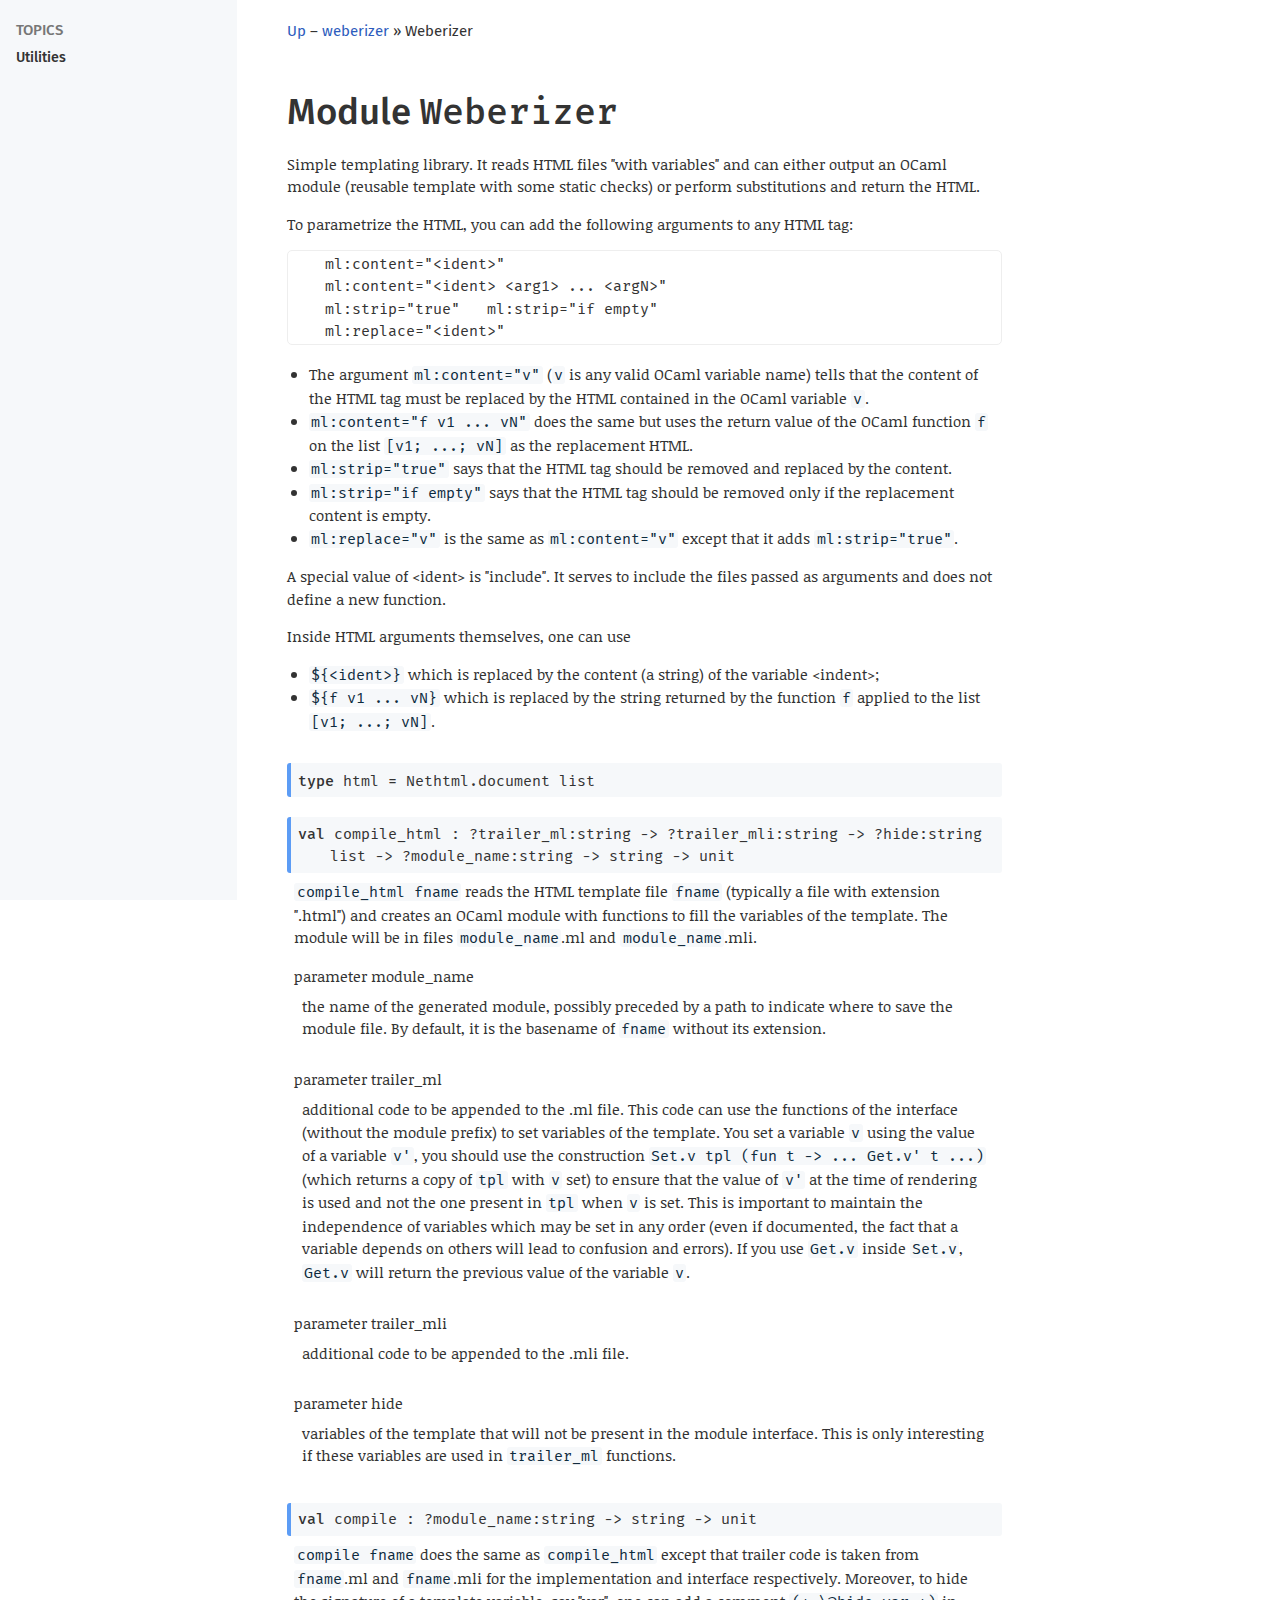
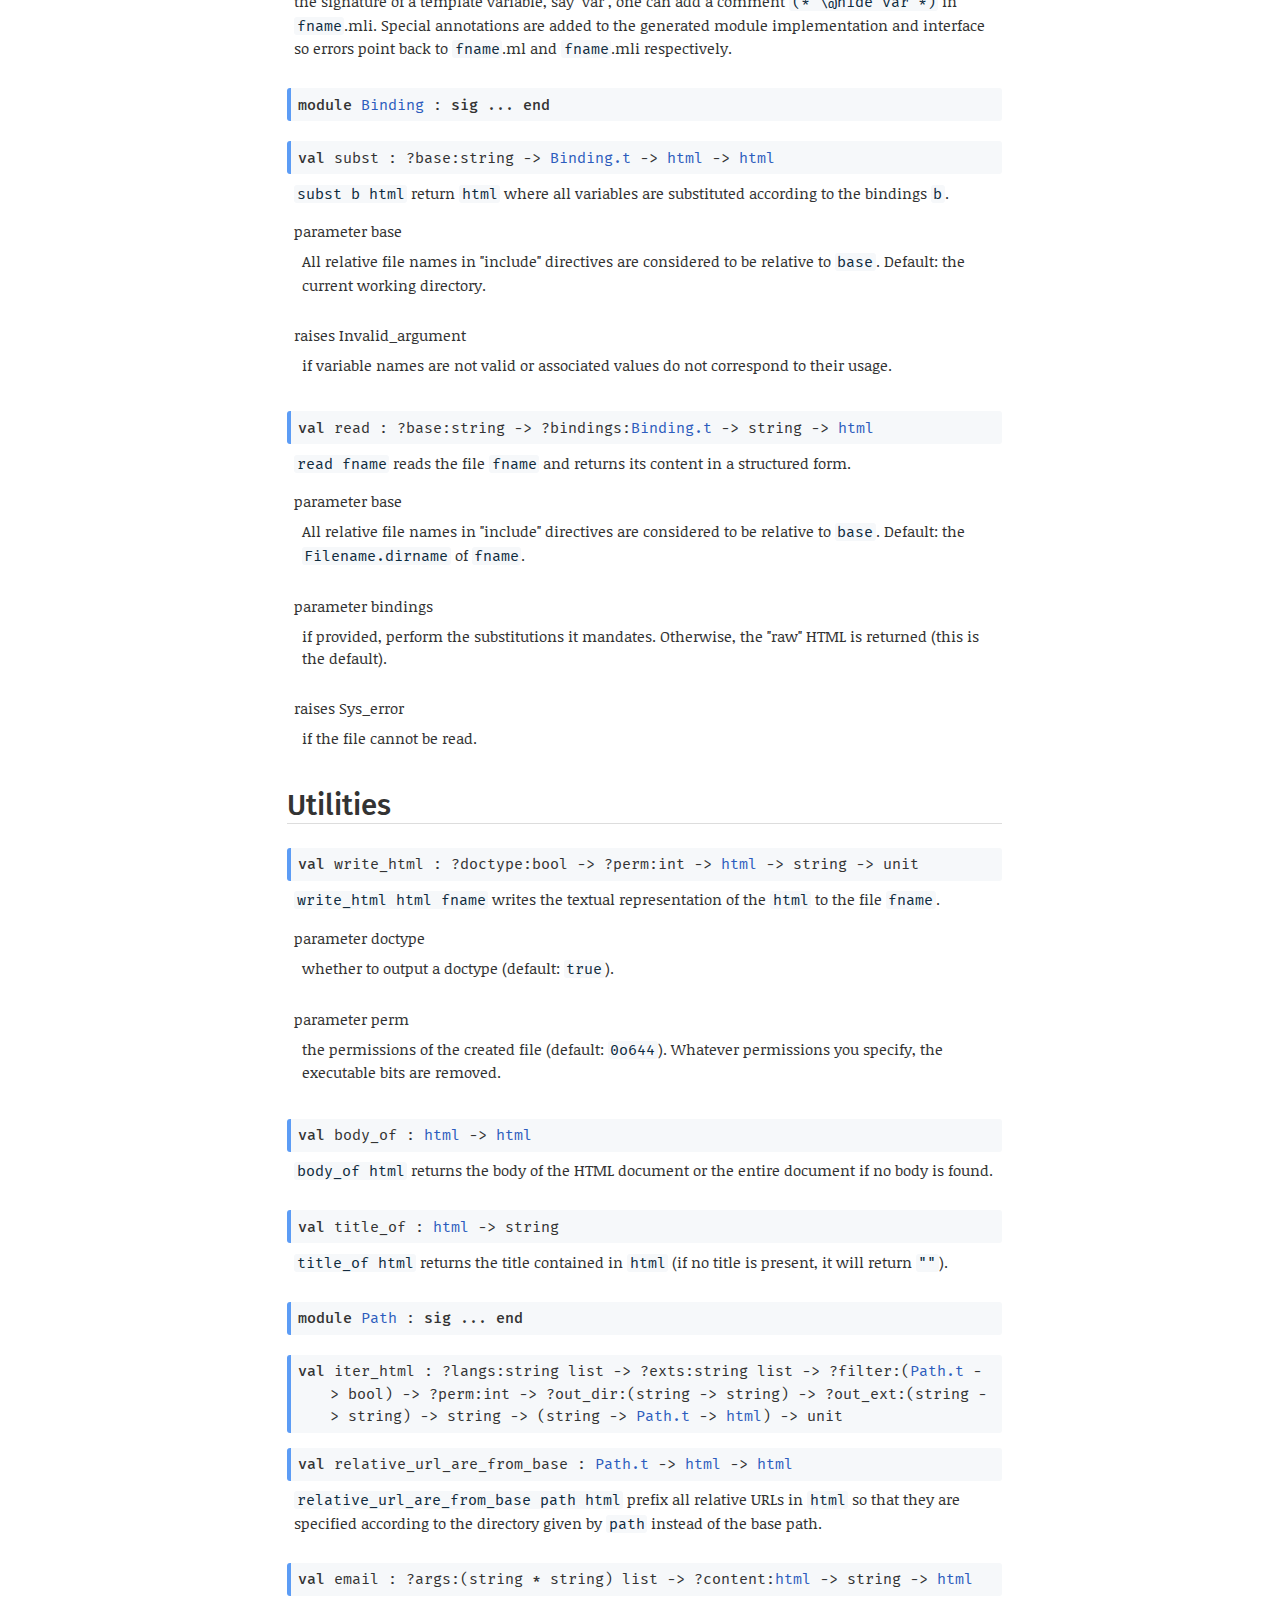
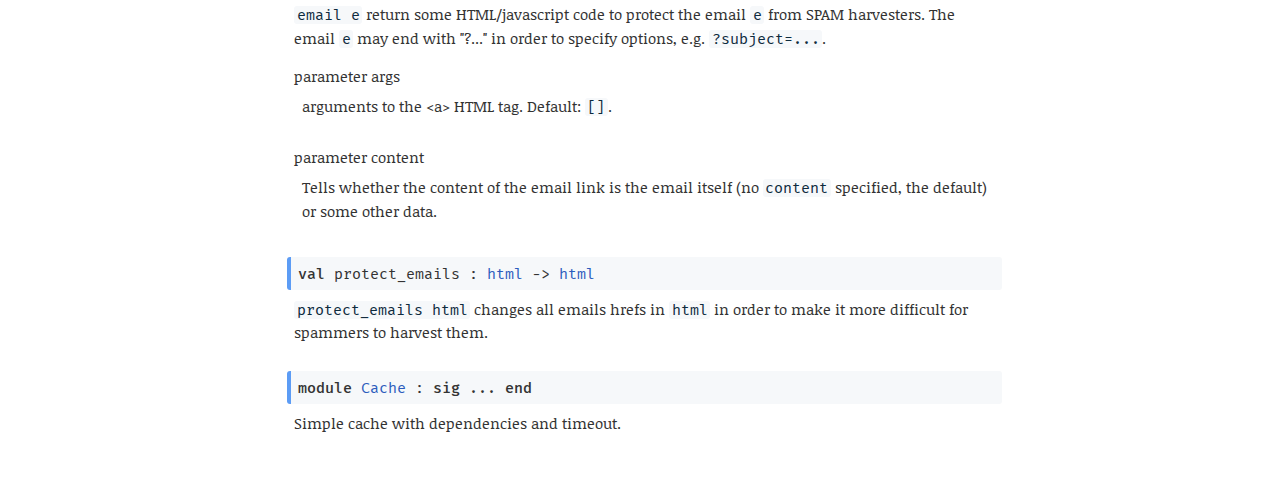
==== doc/weberizer/Weberizer/index.html @ 517d159a "Update weberizer doc to 0.8." ====
<!DOCTYPE html>
<html xmlns="http://www.w3.org/1999/xhtml"><head><title>Weberizer (weberizer.Weberizer)</title><link rel="stylesheet" href="../../odoc.css"/><meta charset="utf-8"/><meta name="viewport" content="width=device-width,initial-scale=1.0"/><script src="../../highlight.pack.js"></script><script>hljs.initHighlightingOnLoad();</script></head><body><div class="content"><header><nav><a href="../index.html">Up</a> – <a href="../index.html">weberizer</a> &#x00BB; Weberizer</nav><h1>Module <code>Weberizer</code></h1><p>Simple templating library. It reads HTML files &quot;with variables&quot; and can either output an OCaml module (reusable template with some static checks) or perform substitutions and return the HTML.</p><p>To parametrize the HTML, you can add the following arguments to any HTML tag:</p><pre>    ml:content=&quot;&lt;ident&gt;&quot;
    ml:content=&quot;&lt;ident&gt; &lt;arg1&gt; ... &lt;argN&gt;&quot;
    ml:strip=&quot;true&quot;   ml:strip=&quot;if empty&quot;
    ml:replace=&quot;&lt;ident&gt;&quot;					    </pre><ul><li>The argument <code>ml:content=&quot;v&quot;</code> (<code>v</code> is any valid OCaml variable name) tells that the content of the HTML tag must be replaced by the HTML contained in the OCaml variable <code>v</code>.</li><li><code>ml:content=&quot;f v1 ... vN&quot;</code> does the same but uses the return value of the OCaml function <code>f</code> on the list <code>[v1; ...; vN]</code> as the replacement HTML.</li><li><code>ml:strip=&quot;true&quot;</code> says that the HTML tag should be removed and replaced by the content.</li><li><code>ml:strip=&quot;if empty&quot;</code> says that the HTML tag should be removed only if the replacement content is empty.</li><li><code>ml:replace=&quot;v&quot;</code> is the same as <code>ml:content=&quot;v&quot;</code> except that it adds <code>ml:strip=&quot;true&quot;</code>.</li></ul><p>A special value of &lt;ident&gt; is &quot;include&quot;. It serves to include the files passed as arguments and does not define a new function.</p><p>Inside HTML arguments themselves, one can use</p><ul><li><code>${&lt;ident&gt;}</code> which is replaced by the content (a string) of the variable &lt;indent&gt;;</li><li><code>${f v1 ... vN}</code> which is replaced by the string returned by the function <code>f</code> applied to the list <code>[v1; ...; vN]</code>.</li></ul><nav class="toc"><ul><li><a href="#utilities">Utilities</a></li></ul></nav></header><dl><dt class="spec type" id="type-html"><a href="#type-html" class="anchor"></a><code><span class="keyword">type </span>html</code><code><span class="keyword"> = </span>Nethtml.document list</code></dt></dl><dl><dt class="spec value" id="val-compile_html"><a href="#val-compile_html" class="anchor"></a><code><span class="keyword">val </span>compile_html : ?&#8288;trailer_ml:string <span>&#45;&gt;</span> ?&#8288;trailer_mli:string <span>&#45;&gt;</span> ?&#8288;hide:string list <span>&#45;&gt;</span> ?&#8288;module_name:string <span>&#45;&gt;</span> string <span>&#45;&gt;</span> unit</code></dt><dd><p><code>compile_html fname</code> reads the HTML template file <code>fname</code> (typically a file with extension &quot;.html&quot;) and creates an OCaml module with functions to fill the variables of the template. The module will be in files <code>module_name</code>.ml and <code>module_name</code>.mli.</p><dl><dt>parameter module_name</dt><dd><p>the name of the generated module, possibly preceded by a path to indicate where to save the module file. By default, it is the basename of <code>fname</code> without its extension.</p></dd></dl><dl><dt>parameter trailer_ml</dt><dd><p>additional code to be appended to the .ml file. This code can use the functions of the interface (without the module prefix) to set variables of the template. You set a variable <code>v</code> using the value of a variable <code>v'</code>, you should use the construction <code>Set.v tpl (fun t -&gt; ... Get.v' t ...)</code> (which returns a copy of <code>tpl</code> with <code>v</code> set) to ensure that the value of <code>v'</code> at the time of rendering is used and not the one present in <code>tpl</code> when <code>v</code> is set. This is important to maintain the independence of variables which may be set in any order (even if documented, the fact that a variable depends on others will lead to confusion and errors). If you use <code>Get.v</code> inside <code>Set.v</code>, <code>Get.v</code> will return the previous value of the variable <code>v</code>.</p></dd></dl><dl><dt>parameter trailer_mli</dt><dd><p>additional code to be appended to the .mli file.</p></dd></dl><dl><dt>parameter hide</dt><dd><p>variables of the template that will not be present in the module interface. This is only interesting if these variables are used in <code>trailer_ml</code> functions.</p></dd></dl></dd></dl><dl><dt class="spec value" id="val-compile"><a href="#val-compile" class="anchor"></a><code><span class="keyword">val </span>compile : ?&#8288;module_name:string <span>&#45;&gt;</span> string <span>&#45;&gt;</span> unit</code></dt><dd><p><code>compile fname</code> does the same as <code>compile_html</code> except that trailer code is taken from <code>fname</code>.ml and <code>fname</code>.mli for the implementation and interface respectively. Moreover, to hide the signature of a template variable, say &quot;var&quot;, one can add a comment <code>(* \@hide var *)</code> in <code>fname</code>.mli. Special annotations are added to the generated module implementation and interface so errors point back to <code>fname</code>.ml and <code>fname</code>.mli respectively.</p></dd></dl><div class="spec module" id="module-Binding"><a href="#module-Binding" class="anchor"></a><code><span class="keyword">module </span><a href="Binding/index.html">Binding</a> : <span class="keyword">sig</span> ... <span class="keyword">end</span></code></div><dl><dt class="spec value" id="val-subst"><a href="#val-subst" class="anchor"></a><code><span class="keyword">val </span>subst : ?&#8288;base:string <span>&#45;&gt;</span> <a href="Binding/index.html#type-t">Binding.t</a> <span>&#45;&gt;</span> <a href="index.html#type-html">html</a> <span>&#45;&gt;</span> <a href="index.html#type-html">html</a></code></dt><dd><p><code>subst b html</code> return <code>html</code> where all variables are substituted according to the bindings <code>b</code>.</p><dl><dt>parameter base</dt><dd><p>All relative file names in &quot;include&quot; directives are considered to be relative to <code>base</code>. Default: the current working directory.</p></dd></dl><dl><dt>raises Invalid_argument</dt><dd><p>if variable names are not valid or associated values do not correspond to their usage.</p></dd></dl></dd></dl><dl><dt class="spec value" id="val-read"><a href="#val-read" class="anchor"></a><code><span class="keyword">val </span>read : ?&#8288;base:string <span>&#45;&gt;</span> ?&#8288;bindings:<a href="Binding/index.html#type-t">Binding.t</a> <span>&#45;&gt;</span> string <span>&#45;&gt;</span> <a href="index.html#type-html">html</a></code></dt><dd><p><code>read fname</code> reads the file <code>fname</code> and returns its content in a structured form.</p><dl><dt>parameter base</dt><dd><p>All relative file names in &quot;include&quot; directives are considered to be relative to <code>base</code>. Default: the <code>Filename.dirname</code> of <code>fname</code>.</p></dd></dl><dl><dt>parameter bindings</dt><dd><p>if provided, perform the substitutions it mandates. Otherwise, the &quot;raw&quot; HTML is returned (this is the default).</p></dd></dl><dl><dt>raises Sys_error</dt><dd><p>if the file cannot be read.</p></dd></dl></dd></dl><section><header><h2 id="utilities"><a href="#utilities" class="anchor"></a>Utilities</h2></header><dl><dt class="spec value" id="val-write_html"><a href="#val-write_html" class="anchor"></a><code><span class="keyword">val </span>write_html : ?&#8288;doctype:bool <span>&#45;&gt;</span> ?&#8288;perm:int <span>&#45;&gt;</span> <a href="index.html#type-html">html</a> <span>&#45;&gt;</span> string <span>&#45;&gt;</span> unit</code></dt><dd><p><code>write_html html fname</code> writes the textual representation of the <code>html</code> to the file <code>fname</code>.</p><dl><dt>parameter doctype</dt><dd><p>whether to output a doctype (default: <code>true</code>).</p></dd></dl><dl><dt>parameter perm</dt><dd><p>the permissions of the created file (default: <code>0o644</code>). Whatever permissions you specify, the executable bits are removed.</p></dd></dl></dd></dl><dl><dt class="spec value" id="val-body_of"><a href="#val-body_of" class="anchor"></a><code><span class="keyword">val </span>body_of : <a href="index.html#type-html">html</a> <span>&#45;&gt;</span> <a href="index.html#type-html">html</a></code></dt><dd><p><code>body_of html</code> returns the body of the HTML document or the entire document if no body is found.</p></dd></dl><dl><dt class="spec value" id="val-title_of"><a href="#val-title_of" class="anchor"></a><code><span class="keyword">val </span>title_of : <a href="index.html#type-html">html</a> <span>&#45;&gt;</span> string</code></dt><dd><p><code>title_of html</code> returns the title contained in <code>html</code> (if no title is present, it will return <code>&quot;&quot;</code>).</p></dd></dl><div class="spec module" id="module-Path"><a href="#module-Path" class="anchor"></a><code><span class="keyword">module </span><a href="Path/index.html">Path</a> : <span class="keyword">sig</span> ... <span class="keyword">end</span></code></div><dl><dt class="spec value" id="val-iter_html"><a href="#val-iter_html" class="anchor"></a><code><span class="keyword">val </span>iter_html : ?&#8288;langs:string list <span>&#45;&gt;</span> ?&#8288;exts:string list <span>&#45;&gt;</span> ?&#8288;filter:(<a href="Path/index.html#type-t">Path.t</a> <span>&#45;&gt;</span> bool) <span>&#45;&gt;</span> ?&#8288;perm:int <span>&#45;&gt;</span> ?&#8288;out_dir:(string <span>&#45;&gt;</span> string) <span>&#45;&gt;</span> ?&#8288;out_ext:(string <span>&#45;&gt;</span> string) <span>&#45;&gt;</span> string <span>&#45;&gt;</span> (string <span>&#45;&gt;</span> <a href="Path/index.html#type-t">Path.t</a> <span>&#45;&gt;</span> <a href="index.html#type-html">html</a>) <span>&#45;&gt;</span> unit</code></dt><dt class="spec value" id="val-relative_url_are_from_base"><a href="#val-relative_url_are_from_base" class="anchor"></a><code><span class="keyword">val </span>relative_url_are_from_base : <a href="Path/index.html#type-t">Path.t</a> <span>&#45;&gt;</span> <a href="index.html#type-html">html</a> <span>&#45;&gt;</span> <a href="index.html#type-html">html</a></code></dt><dd><p><code>relative_url_are_from_base path html</code> prefix all relative URLs in <code>html</code> so that they are specified according to the directory given by <code>path</code> instead of the base path.</p></dd></dl><dl><dt class="spec value" id="val-email"><a href="#val-email" class="anchor"></a><code><span class="keyword">val </span>email : ?&#8288;args:(string<span class="keyword"> * </span>string) list <span>&#45;&gt;</span> ?&#8288;content:<a href="index.html#type-html">html</a> <span>&#45;&gt;</span> string <span>&#45;&gt;</span> <a href="index.html#type-html">html</a></code></dt><dd><p><code>email e</code> return some HTML/javascript code to protect the email <code>e</code> from SPAM harvesters. The email <code>e</code> may end with &quot;?...&quot; in order to specify options, e.g. <code>?subject=...</code>.</p><dl><dt>parameter args</dt><dd><p>arguments to the &lt;a&gt; HTML tag. Default: <code>[]</code>.</p></dd></dl><dl><dt>parameter content</dt><dd><p>Tells whether the content of the email link is the email itself (no <code>content</code> specified, the default) or some other data.</p></dd></dl></dd></dl><dl><dt class="spec value" id="val-protect_emails"><a href="#val-protect_emails" class="anchor"></a><code><span class="keyword">val </span>protect_emails : <a href="index.html#type-html">html</a> <span>&#45;&gt;</span> <a href="index.html#type-html">html</a></code></dt><dd><p><code>protect_emails html</code> changes all emails hrefs in <code>html</code> in order to make it more difficult for spammers to harvest them.</p></dd></dl><dl><dt class="spec module" id="module-Cache"><a href="#module-Cache" class="anchor"></a><code><span class="keyword">module </span><a href="Cache/index.html">Cache</a> : <span class="keyword">sig</span> ... <span class="keyword">end</span></code></dt><dd><p>Simple cache with dependencies and timeout.</p></dd></dl></section></div></body></html>
---- doc/odoc.css ----
@charset "UTF-8";
/* Copyright (c) 2016 Daniel C. Bünzli. All rights reserved.
   Distributed under the ISC license, see terms at the end of the file.
   odoc 1.3.0 */

/* Fonts */
@import url('https://fonts.googleapis.com/css?family=Fira+Mono:400,500');
@import url('https://fonts.googleapis.com/css?family=Noticia+Text:400,400i,700');
@import url('https://fonts.googleapis.com/css?family=Fira+Sans:400,400i,500,500i,600,600i,700,700i');


/* Reset a few things. */

html, body, div, span, applet, object, iframe, h1, h2, h3, h4, h5, h6, p, blockquote, pre, a, abbr, acronym, address, big, cite, code, del, dfn, em, img, ins, kbd, q, s, samp, small, strike, strong, sub, sup, tt, var, b, u, i, center, dl, dt, dd, ol, ul, li, fieldset, form, label, legend, table, caption, tbody, tfoot, thead, tr, th, td, article, aside, canvas, details, embed, figure, figcaption, footer, header, hgroup, menu, nav, output, ruby, section, summary, time, mark, audio, video {
  margin: 0;
  padding: 0;
  border: 0;
  font-size: inherit;
  font: inherit;
  line-height: inherit;
  vertical-align: baseline;
  text-align: inherit;
  color: inherit;
  background: transparent;
}

table {
  border-collapse: collapse;
  border-spacing: 0;
}

*, *:before, *:after {
  box-sizing: border-box;
}

html {
  font-size: 15px;
}

body {
  font-family: "Fira Sans", Helvetica, Arial, sans-serif;
  text-align: left;
  color: #333;
  background: #FFFFFF;
}

.content {
  max-width: 90ex;
  margin-left: calc(10vw + 20ex);
  margin-right: 4ex;
  margin-top: 20px;
  margin-bottom: 50px;
  font-family: "Noticia Text", Georgia, serif;
  line-height: 1.5;
}

.content>header {
  margin-bottom: 30px;
}

.content>header nav {
  font-family: "Fira Sans", Helvetica, Arial, sans-serif;
}

/* Basic markup elements */

b, strong {
  font-weight: 500;
}

i, em {
  font-style: italic;
}

sup {
  vertical-align: super;
}

sub {
  vertical-align: sub;
}

sup, sub {
  font-size: 12px;
  line-height: 0;
  margin-left: 0.2ex;
}

pre {
  margin-top: 0.8em;
  margin-bottom: 1.2em;
}

p, ul, ol {
  margin-top: 0.5em;
  margin-bottom: 1em;
}
ul, ol {
  list-style-position: outside
}

ul>li {
  margin-left: 22px;
}

ol>li {
  margin-left: 27.2px;
}

li>*:first-child {
  margin-top: 0
}

/* Text alignements, this should be forbidden. */

.left {
  text-align: left;
}

.right {
  text-align: right;
}

.center {
  text-align: center;
}

/* Links and anchors */

a {
  text-decoration: none;
  color: #2C5CBD;
}

a:hover {
  box-shadow: 0 1px 0 0 #2C5CBD;
}

/* Linked highlight */
*:target {
  background-color: rgba(187,239,253,0.3) !important;
  box-shadow: 0 0px 0 1px rgba(187,239,253,0.8) !important;
  border-radius: 1px;
}

*:hover>a.anchor {
  visibility: visible;
}

a.anchor:before {
  content: "#"
}

a.anchor:hover {
  box-shadow: none;
  text-decoration: none;
  color: #555;
}

a.anchor {
  visibility: hidden;
  position: absolute;
  /* top: 0px; */
  /* margin-left: -3ex; */
  margin-left: -1.3em;
  font-weight: normal;
  font-style: normal;
  padding-right: 0.4em;
  padding-left: 0.4em;
  /* To remain selectable */
  color: #d5d5d5;
}

.spec > a.anchor {
  margin-left: -2.3em;
  padding-right: 0.9em;
}

.xref-unresolved {
  color: #2C5CBD;
}
.xref-unresolved:hover {
  box-shadow: 0 1px 0 0 #CC6666;
}

/* Section and document divisions.
   Until at least 4.03 many of the modules of the stdlib start at .h7,
   we restart the sequence there like h2  */

h1, h2, h3, h4, h5, h6, .h7, .h8, .h9, .h10 {
  font-family: "Fira Sans", Helvetica, Arial, sans-serif;
  font-weight: 400;
  margin: 0.5em 0 0.5em 0;
  padding-top: 0.1em;
  line-height: 1.2;
  overflow-wrap: break-word;
}

h1 {
  font-weight: 500;
  font-size: 2.441em;
  margin-top: 1.214em;
}

h2 {
  font-weight: 500;
  font-size: 1.953em;
  box-shadow: 0 1px 0 0 #ddd;
}

h3 {
  font-size: 1.563em;
}

h4 {
  font-size: 1.25em;
}

small, .font_small {
  font-size: 0.8em;
}

h1 code, h1 tt {
  font-size: inherit;
  font-weight: inherit;
}

h2 code, h2 tt {
  font-size: inherit;
  font-weight: inherit;
}

h3 code, h3 tt {
  font-size: inherit;
  font-weight: inherit;
}

h4 code, h4 tt {
  font-size: inherit;
  font-weight: inherit;
}

/* Preformatted and code */

tt, code, pre {
  font-family: "Fira Code", "Fira Mono", courier;
  font-weight: 400;
}

pre {
  padding: 0.1em;
  border: 1px solid #eee;
  border-radius: 5px;
  overflow-x: auto;
}

p code, li code {
  background-color: #f6f8fa;
  color: #0d2b3e;
  border-radius: 3px;
  padding: 0 0.3ex;
}

p a > code {
  color: #2C5CBD;
}

/* Code blocks (e.g. Examples) */

pre code {
  font-size: 0.893rem;
}

/* Code lexemes */

.keyword {
  font-weight: 700;
}

/* Module member specification */

.spec:not(.include), .spec.include details summary {
  background-color: #f6f8fa;
  border-radius: 3px;
  border-left: 4px solid #5c9cf5;
  border-right: 5px solid transparent;
  padding: 0.35em 0.5em;
}

.spec.include details summary:hover {
  background-color: #ebeff2;
}

dl, div.spec, .doc, aside {
  margin-bottom: 20px;
}

/* Indent the second line in multiline spec definitions. */
.spec:not(.type) > code {
  display: block;
  padding-left: 4ex;
  text-indent: -4ex;
}

.spec.exception > code {
  display: inline-block;
}

dl > dd {
  padding: 0.5em;
}

dd> :first-child {
  margin-top: 0;
}

dl:last-child, dd> :last-child, aside:last-child, article:last-child {
  margin-bottom: 0;
}

dt+dt {
  margin-top: 15px;
}

section+section, section > header + dl {
  margin-top: 25px;
}

.spec.type .variant {
  margin-left: 2ch;
}
.spec.type .variant p {
  margin: 0;
  font-style: italic;
}

div.def {
  margin-top: 0;
  text-indent: -2ex;
  padding-left: 2ex;
}

div.def+div.doc {
  margin-left: 1ex;
  margin-top: 2.5px
}

div.doc>*:first-child {
  margin-top: 0;
}

/* The elements other than heading should be wrapped in <aside> elements. */
/* heading, body>p, body>ul, body>ol, h3, h4, body>pre { */
/*   margin-bottom: 30px; */
/* } */

/* Collapsible inlined include and module */

.spec.include details {
  position: relative;
}

.spec.include details:after {
  z-index: -100;
  display: block;
  content: " ";
  position: absolute;
  border-radius: 0 1ex 1ex 0;
  right: -20px;
  top: 1px;
  bottom: 1px;
  width: 15px;
  background: rgba(0, 4, 15, 0.05);
  box-shadow: 0 0px 0 1px rgba(204, 204, 204, 0.53);
}

.spec.include details summary {
  position: relative;
  margin-bottom: 20px;
  cursor: pointer;
  outline: none;
}

/* FIXME: Does not work in Firefox. */
details summary::-webkit-details-marker {
  color: #888;
  transform: scaleX(-1);
  position: absolute;
  top: calc(50% - 5px);
  height: 11px;
  right: -29px;
}

/* Records and variants FIXME */

div.def table {
  text-indent: 0em;
  padding: 0;
  margin-left: -2ex;
}

td.def {
  padding-right: 2ex
}

.record td.def {
  padding-left: 2ex;
}

td.doc *:first-child {
  margin-top: 0em
}

/* @ tags */

ul.at-tag {
  list-style-type: none;
  margin-left: 0;
  padding: 0;
}

ul.at-tag li {
  margin-left: 0;
  padding: 0;
}

ul.at-tag li p:first-child {
  margin-top: 0
}

/* FIXME remove */

span.at-tag {
  font-weight: bold
}

.at-tag.deprecated {
  font-weight: normal;
  color: crimson
}

.at-tag.raise {
  font-weight: bold;
}

/* FIXME random other things to review. */

.heading {
  margin-top: 10px;
  border-top: solid;
  border-width: 1px;
  border-color: #DDD;
  text-align: right;
  font-weight: normal;
  font-style: italic;
}

.heading+.sig {
  margin-top: -20px;
}

.heading+.parameters {
  margin-top: -20px;
}

/* Odig package index */

.by-name ol, .by-tag ol, .errors ol {
  list-style-type: none;
  margin-left: 0;
}

.by-name ol ol, .by-tag ol ol {
  margin-top: 0;
  margin-bottom: 0
}

.by-name li, .by-tag li, .errors li {
  margin-left: 0;
}

.by-name .version {
  font-size: 10px;
  color: #AAA
}

.by-name nav {
  margin-bottom: 10px
}

.by-name nav a {
  text-transform: uppercase;
  font-size: 18px;
  margin-right: 1ex;
  color: #222;
  display: inline-block;
}

.by-tag nav a {
  margin-right: 1ex;
  color: #222;
  display: inline-block;
}

.by-tag>ol>li {
  margin-top: 10px;
}

.by-tag>ol>li>span, .by-tag>ol>li>ol, .by-tag>ol>li>ol>li {
  display: inline-block;
  margin-right: 1ex;
}

/* Odig package page */

.package nav {
  display: inline;
  font-size: 14px;
  font-weight: normal;
}

.package .version {
  font-size: 14px;
}

h1+.modules, h1+.sel {
  margin-top: 10px
}

.sel {
  font-weight: normal;
  font-style: italic;
  font-size: 14px;
  margin-top: 20px;
}

.sel+.modules {
  margin-top: 10px;
  margin-bottom: 20px;
  margin-left: 1ex;
}

.modules {
  margin: 0;
}

.modules .module {
  min-width: 8ex;
  padding-right: 2ex
}

.package.info {
  margin: 0;
}

.package.info td:first-child {
  font-style: italic;
  padding-right: 2ex;
}

.package.info ul {
  list-style-type: none;
  display: inline;
  margin: 0;
}

.package.info li {
  display: inline-block;
  margin: 0;
  margin-right: 1ex;
}

#info-authors li, #info-maintainers li {
  display: block;
}

/* Sidebar and TOC */

.toc:before {
  display: block;
  content: "Topics";
  text-transform: uppercase;
  font-size: 1em;
  margin: 1.414em 0 0.5em;
  font-weight: 500;
  color: #777;
  line-height: 1.2;
}

.toc {
  position: fixed;
  top: 0px;
  bottom: 0px;
  left: 0px;
  max-width: 30ex;
  min-width: 26ex;
  width: 20%;
  background: #f6f8fa;
  overflow: auto;
  color: #1F2D3D;
  padding-left: 2ex;
  padding-right: 2ex;
}

.toc ul li a {
  font-family: "Fira Sans", sans-serif;
  font-size: 0.95em;
  color: #333;
  font-weight: 400;
  line-height: 1.6em;
  display: block;
}

.toc ul li a:hover {
  box-shadow: none;
  text-decoration: underline;
}

/* First level titles */

.toc>ul>li>a {
  font-weight: 500;
}

.toc li ul {
  margin: 0px;
}

.toc ul {
  list-style-type: none;
}

.toc ul li {
  margin: 0;
}
.toc>ul>li {
  margin-bottom: 0.3em;
}

.toc ul li li {
  border-left: 1px solid #ccc;
  margin-left: 5px;
  padding-left: 12px;
}

/* Mobile adjustements. */

@media only screen and (max-width: 95ex) {
  .content {
    margin: auto;
    padding: 2.0em;
  }
  .toc {
    position: static;
    width: auto;
    min-width: unset;
    max-width: unset;
    border: none;
    padding: 0.2em 1em;
    border-radius: 5px;
  }
}

/* Print adjustements. */

@media print {
  body {
    color: black;
    background: white;
  }
  body nav:first-child {
    visibility: hidden;
  }
}

/* Syntax highlighting (based on github-gist) */

.keyword {
  font-weight: 500;
}

.hljs {
  display: block;
  background: white;
  padding: 0.5em;
  color: #333333;
  overflow-x: auto;
}

.hljs-comment,
.hljs-meta {
  color: #969896;
}

.hljs-string,
.hljs-variable,
.hljs-template-variable,
.hljs-strong,
.hljs-emphasis,
.hljs-quote {
  color: #df5000;
}

.hljs-keyword,
.hljs-selector-tag {
  color: #a71d5d;
}

.hljs-type,
.hljs-class .hljs-title {
  color: #458;
  font-weight: 500;
}

.hljs-literal,
.hljs-symbol,
.hljs-bullet,
.hljs-attribute {
  color: #0086b3;
}

.hljs-section,
.hljs-name {
  color: #63a35c;
}

.hljs-tag {
  color: #333333;
}

.hljs-attr,
.hljs-selector-id,
.hljs-selector-class,
.hljs-selector-attr,
.hljs-selector-pseudo {
  color: #795da3;
}

.hljs-addition {
  color: #55a532;
  background-color: #eaffea;
}

.hljs-deletion {
  color: #bd2c00;
  background-color: #ffecec;
}

.hljs-link {
  text-decoration: underline;
}

/*---------------------------------------------------------------------------
   Copyright (c) 2016 Daniel C. Bünzli

   Permission to use, copy, modify, and/or distribute this software for any
   purpose with or without fee is hereby granted, provided that the above
   copyright notice and this permission notice appear in all copies.

   THE SOFTWARE IS PROVIDED "AS IS" AND THE AUTHOR DISCLAIMS ALL WARRANTIES
   WITH REGARD TO THIS SOFTWARE INCLUDING ALL IMPLIED WARRANTIES OF
   MERCHANTABILITY AND FITNESS. IN NO EVENT SHALL THE AUTHOR BE LIABLE FOR
   ANY SPECIAL, DIRECT, INDIRECT, OR CONSEQUENTIAL DAMAGES OR ANY DAMAGES
   WHATSOEVER RESULTING FROM LOSS OF USE, DATA OR PROFITS, WHETHER IN AN
   ACTION OF CONTRACT, NEGLIGENCE OR OTHER TORTIOUS ACTION, ARISING OUT OF
   OR IN CONNECTION WITH THE USE OR PERFORMANCE OF THIS SOFTWARE.
  ---------------------------------------------------------------------------*/
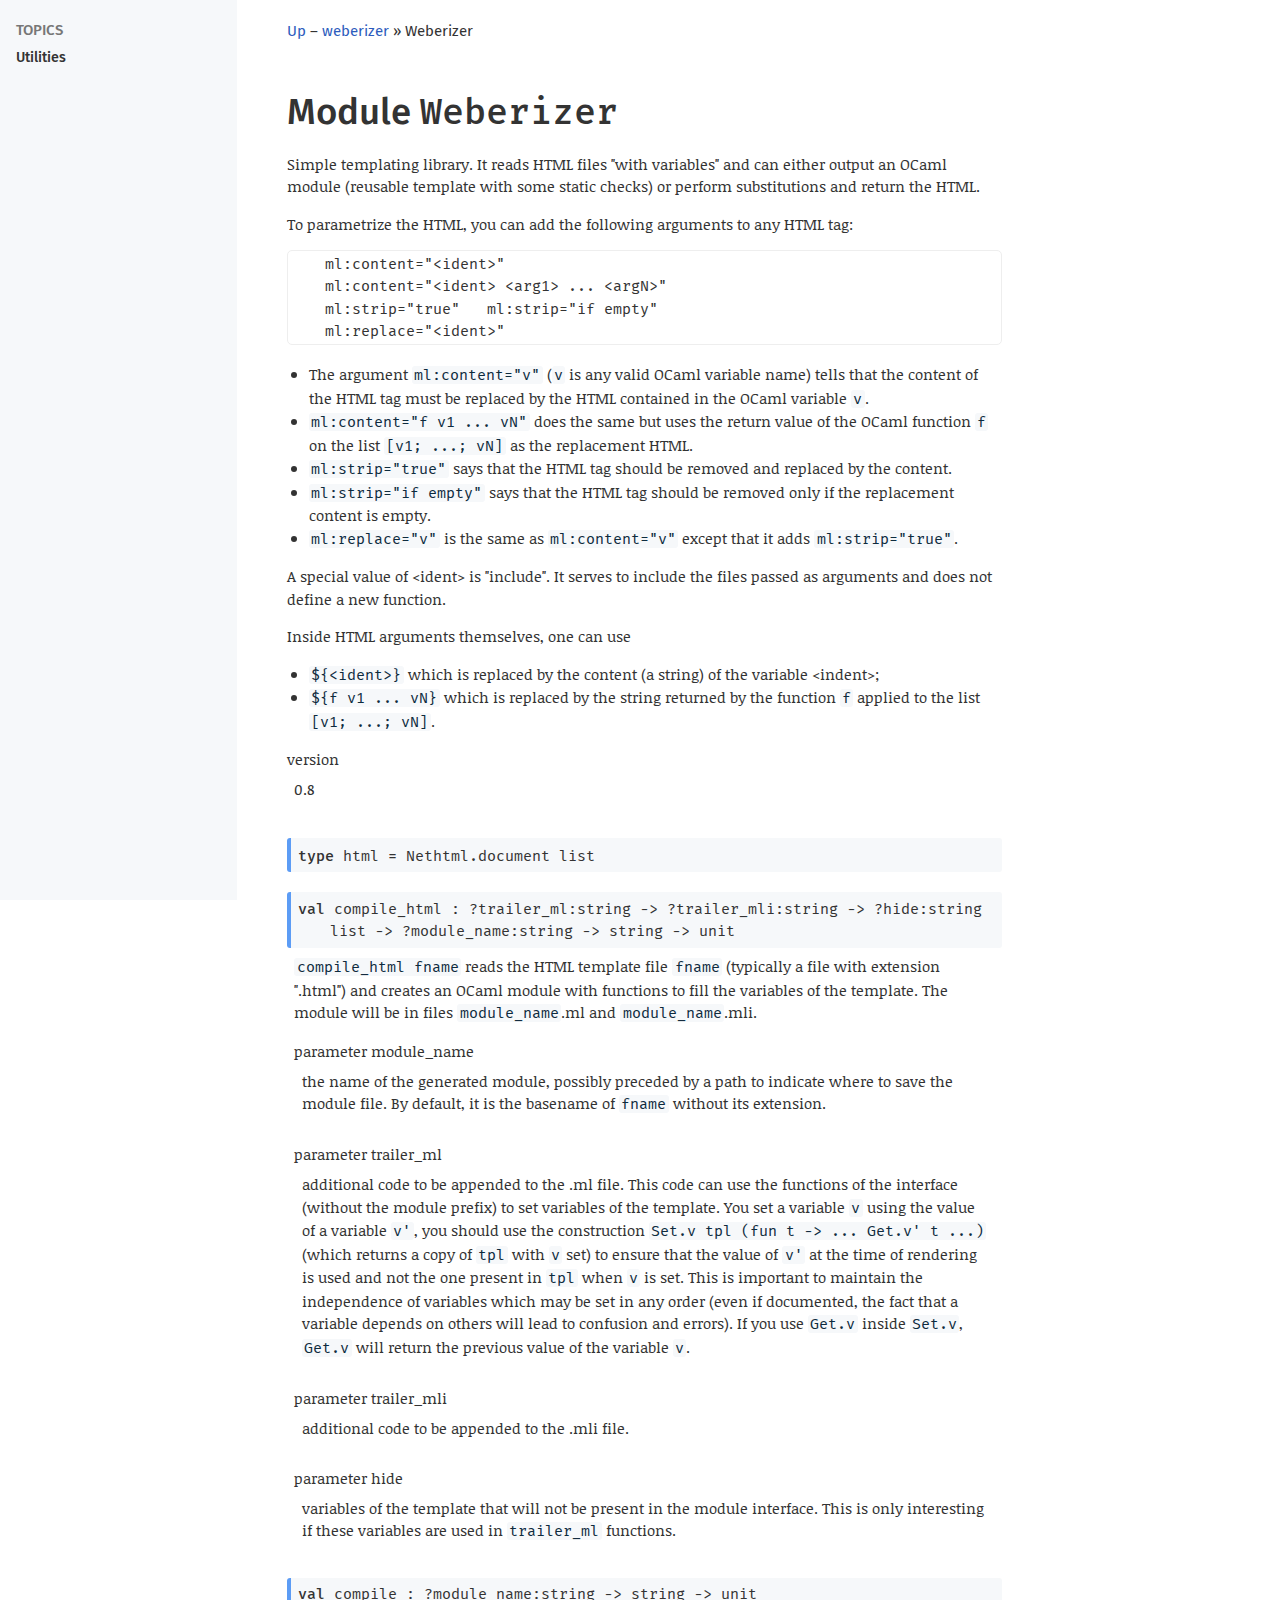
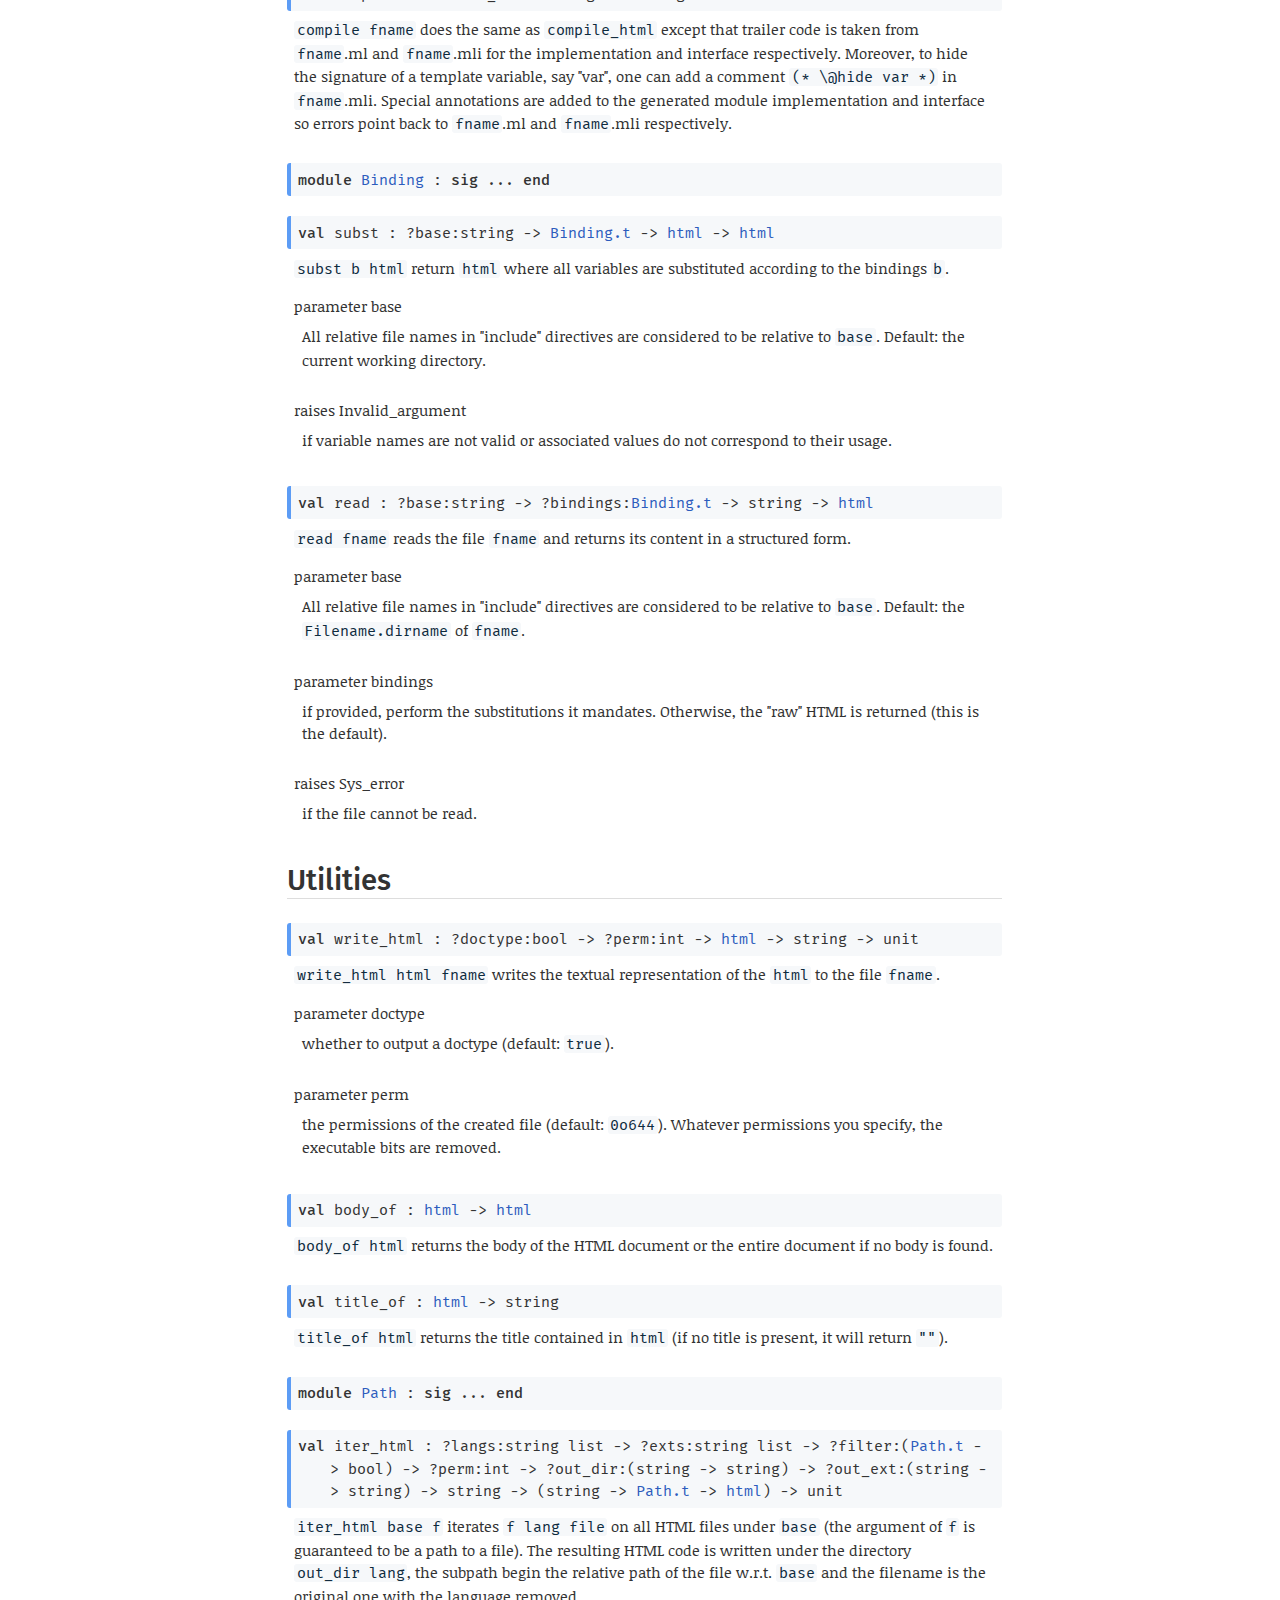
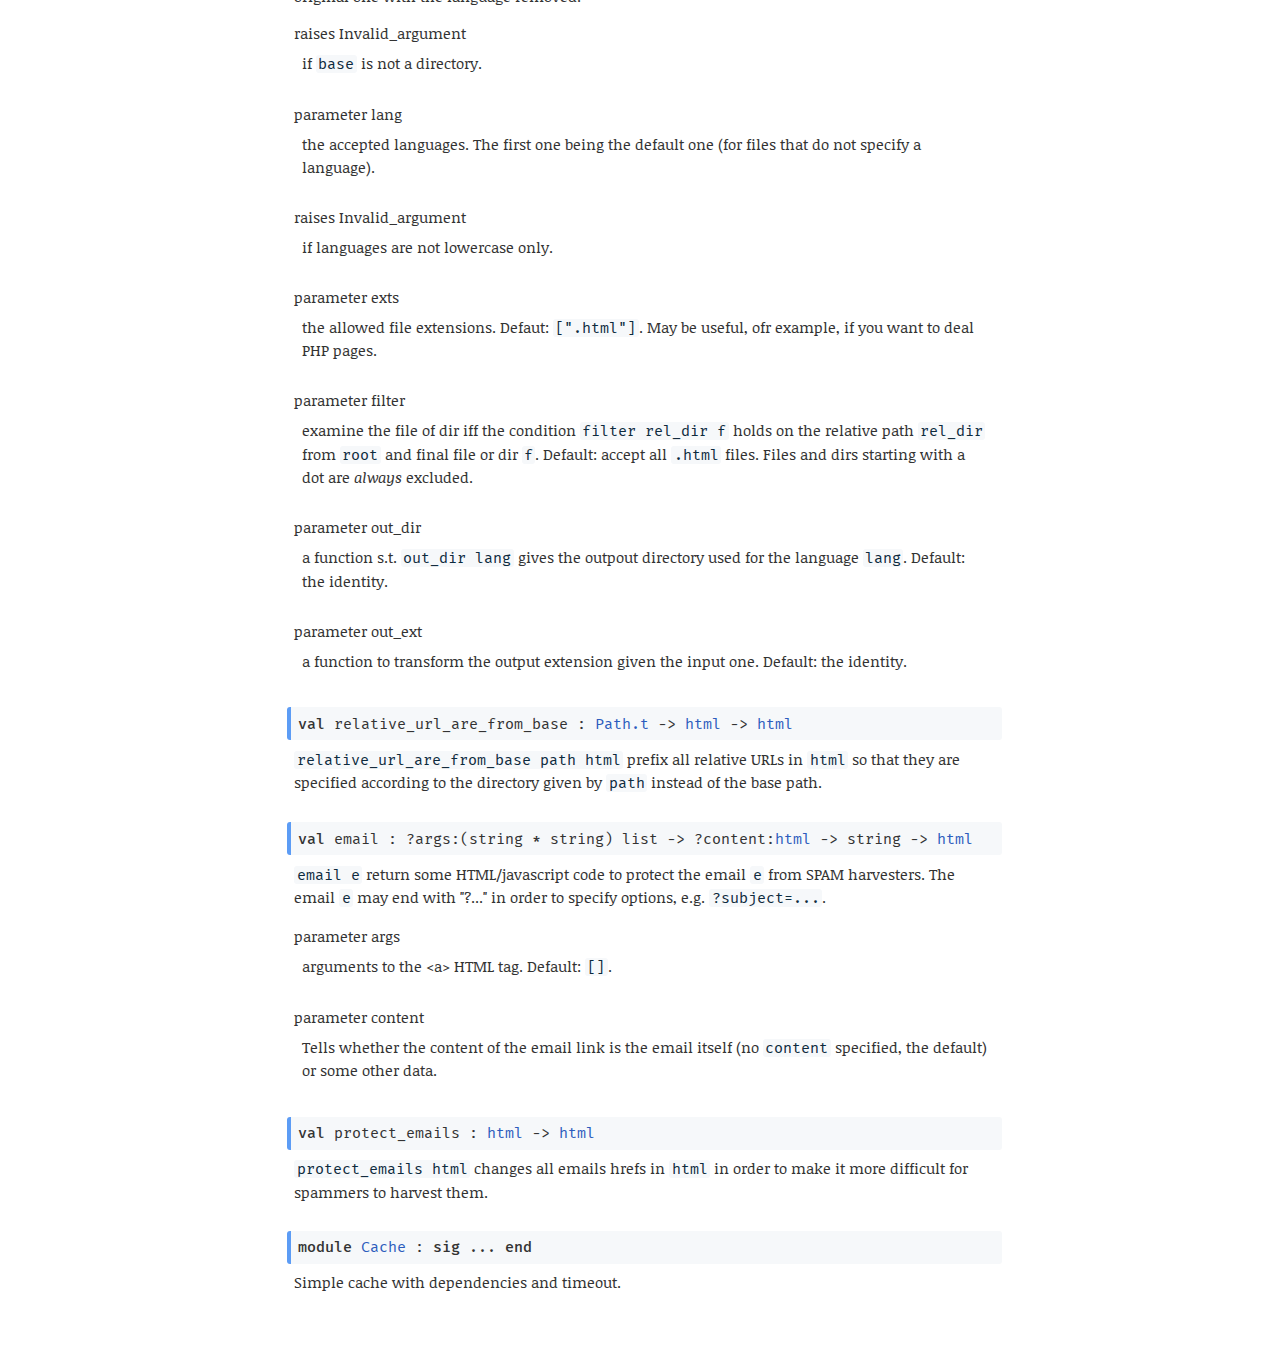
==== commit 66709e13: "Update weberizer doc to 0.8." ====
--- a/doc/weberizer/Weberizer/index.html
+++ b/doc/weberizer/Weberizer/index.html
@@ -2,4 +2,4 @@
 <html xmlns="http://www.w3.org/1999/xhtml"><head><title>Weberizer (weberizer.Weberizer)</title><link rel="stylesheet" href="../../odoc.css"/><meta charset="utf-8"/><meta name="viewport" content="width=device-width,initial-scale=1.0"/><script src="../../highlight.pack.js"></script><script>hljs.initHighlightingOnLoad();</script></head><body><div class="content"><header><nav><a href="../index.html">Up</a> – <a href="../index.html">weberizer</a> &#x00BB; Weberizer</nav><h1>Module <code>Weberizer</code></h1><p>Simple templating library. It reads HTML files &quot;with variables&quot; and can either output an OCaml module (reusable template with some static checks) or perform substitutions and return the HTML.</p><p>To parametrize the HTML, you can add the following arguments to any HTML tag:</p><pre>    ml:content=&quot;&lt;ident&gt;&quot;
     ml:content=&quot;&lt;ident&gt; &lt;arg1&gt; ... &lt;argN&gt;&quot;
     ml:strip=&quot;true&quot;   ml:strip=&quot;if empty&quot;
-    ml:replace=&quot;&lt;ident&gt;&quot;					    </pre><ul><li>The argument <code>ml:content=&quot;v&quot;</code> (<code>v</code> is any valid OCaml variable name) tells that the content of the HTML tag must be replaced by the HTML contained in the OCaml variable <code>v</code>.</li><li><code>ml:content=&quot;f v1 ... vN&quot;</code> does the same but uses the return value of the OCaml function <code>f</code> on the list <code>[v1; ...; vN]</code> as the replacement HTML.</li><li><code>ml:strip=&quot;true&quot;</code> says that the HTML tag should be removed and replaced by the content.</li><li><code>ml:strip=&quot;if empty&quot;</code> says that the HTML tag should be removed only if the replacement content is empty.</li><li><code>ml:replace=&quot;v&quot;</code> is the same as <code>ml:content=&quot;v&quot;</code> except that it adds <code>ml:strip=&quot;true&quot;</code>.</li></ul><p>A special value of &lt;ident&gt; is &quot;include&quot;. It serves to include the files passed as arguments and does not define a new function.</p><p>Inside HTML arguments themselves, one can use</p><ul><li><code>${&lt;ident&gt;}</code> which is replaced by the content (a string) of the variable &lt;indent&gt;;</li><li><code>${f v1 ... vN}</code> which is replaced by the string returned by the function <code>f</code> applied to the list <code>[v1; ...; vN]</code>.</li></ul><nav class="toc"><ul><li><a href="#utilities">Utilities</a></li></ul></nav></header><dl><dt class="spec type" id="type-html"><a href="#type-html" class="anchor"></a><code><span class="keyword">type </span>html</code><code><span class="keyword"> = </span>Nethtml.document list</code></dt></dl><dl><dt class="spec value" id="val-compile_html"><a href="#val-compile_html" class="anchor"></a><code><span class="keyword">val </span>compile_html : ?&#8288;trailer_ml:string <span>&#45;&gt;</span> ?&#8288;trailer_mli:string <span>&#45;&gt;</span> ?&#8288;hide:string list <span>&#45;&gt;</span> ?&#8288;module_name:string <span>&#45;&gt;</span> string <span>&#45;&gt;</span> unit</code></dt><dd><p><code>compile_html fname</code> reads the HTML template file <code>fname</code> (typically a file with extension &quot;.html&quot;) and creates an OCaml module with functions to fill the variables of the template. The module will be in files <code>module_name</code>.ml and <code>module_name</code>.mli.</p><dl><dt>parameter module_name</dt><dd><p>the name of the generated module, possibly preceded by a path to indicate where to save the module file. By default, it is the basename of <code>fname</code> without its extension.</p></dd></dl><dl><dt>parameter trailer_ml</dt><dd><p>additional code to be appended to the .ml file. This code can use the functions of the interface (without the module prefix) to set variables of the template. You set a variable <code>v</code> using the value of a variable <code>v'</code>, you should use the construction <code>Set.v tpl (fun t -&gt; ... Get.v' t ...)</code> (which returns a copy of <code>tpl</code> with <code>v</code> set) to ensure that the value of <code>v'</code> at the time of rendering is used and not the one present in <code>tpl</code> when <code>v</code> is set. This is important to maintain the independence of variables which may be set in any order (even if documented, the fact that a variable depends on others will lead to confusion and errors). If you use <code>Get.v</code> inside <code>Set.v</code>, <code>Get.v</code> will return the previous value of the variable <code>v</code>.</p></dd></dl><dl><dt>parameter trailer_mli</dt><dd><p>additional code to be appended to the .mli file.</p></dd></dl><dl><dt>parameter hide</dt><dd><p>variables of the template that will not be present in the module interface. This is only interesting if these variables are used in <code>trailer_ml</code> functions.</p></dd></dl></dd></dl><dl><dt class="spec value" id="val-compile"><a href="#val-compile" class="anchor"></a><code><span class="keyword">val </span>compile : ?&#8288;module_name:string <span>&#45;&gt;</span> string <span>&#45;&gt;</span> unit</code></dt><dd><p><code>compile fname</code> does the same as <code>compile_html</code> except that trailer code is taken from <code>fname</code>.ml and <code>fname</code>.mli for the implementation and interface respectively. Moreover, to hide the signature of a template variable, say &quot;var&quot;, one can add a comment <code>(* \@hide var *)</code> in <code>fname</code>.mli. Special annotations are added to the generated module implementation and interface so errors point back to <code>fname</code>.ml and <code>fname</code>.mli respectively.</p></dd></dl><div class="spec module" id="module-Binding"><a href="#module-Binding" class="anchor"></a><code><span class="keyword">module </span><a href="Binding/index.html">Binding</a> : <span class="keyword">sig</span> ... <span class="keyword">end</span></code></div><dl><dt class="spec value" id="val-subst"><a href="#val-subst" class="anchor"></a><code><span class="keyword">val </span>subst : ?&#8288;base:string <span>&#45;&gt;</span> <a href="Binding/index.html#type-t">Binding.t</a> <span>&#45;&gt;</span> <a href="index.html#type-html">html</a> <span>&#45;&gt;</span> <a href="index.html#type-html">html</a></code></dt><dd><p><code>subst b html</code> return <code>html</code> where all variables are substituted according to the bindings <code>b</code>.</p><dl><dt>parameter base</dt><dd><p>All relative file names in &quot;include&quot; directives are considered to be relative to <code>base</code>. Default: the current working directory.</p></dd></dl><dl><dt>raises Invalid_argument</dt><dd><p>if variable names are not valid or associated values do not correspond to their usage.</p></dd></dl></dd></dl><dl><dt class="spec value" id="val-read"><a href="#val-read" class="anchor"></a><code><span class="keyword">val </span>read : ?&#8288;base:string <span>&#45;&gt;</span> ?&#8288;bindings:<a href="Binding/index.html#type-t">Binding.t</a> <span>&#45;&gt;</span> string <span>&#45;&gt;</span> <a href="index.html#type-html">html</a></code></dt><dd><p><code>read fname</code> reads the file <code>fname</code> and returns its content in a structured form.</p><dl><dt>parameter base</dt><dd><p>All relative file names in &quot;include&quot; directives are considered to be relative to <code>base</code>. Default: the <code>Filename.dirname</code> of <code>fname</code>.</p></dd></dl><dl><dt>parameter bindings</dt><dd><p>if provided, perform the substitutions it mandates. Otherwise, the &quot;raw&quot; HTML is returned (this is the default).</p></dd></dl><dl><dt>raises Sys_error</dt><dd><p>if the file cannot be read.</p></dd></dl></dd></dl><section><header><h2 id="utilities"><a href="#utilities" class="anchor"></a>Utilities</h2></header><dl><dt class="spec value" id="val-write_html"><a href="#val-write_html" class="anchor"></a><code><span class="keyword">val </span>write_html : ?&#8288;doctype:bool <span>&#45;&gt;</span> ?&#8288;perm:int <span>&#45;&gt;</span> <a href="index.html#type-html">html</a> <span>&#45;&gt;</span> string <span>&#45;&gt;</span> unit</code></dt><dd><p><code>write_html html fname</code> writes the textual representation of the <code>html</code> to the file <code>fname</code>.</p><dl><dt>parameter doctype</dt><dd><p>whether to output a doctype (default: <code>true</code>).</p></dd></dl><dl><dt>parameter perm</dt><dd><p>the permissions of the created file (default: <code>0o644</code>). Whatever permissions you specify, the executable bits are removed.</p></dd></dl></dd></dl><dl><dt class="spec value" id="val-body_of"><a href="#val-body_of" class="anchor"></a><code><span class="keyword">val </span>body_of : <a href="index.html#type-html">html</a> <span>&#45;&gt;</span> <a href="index.html#type-html">html</a></code></dt><dd><p><code>body_of html</code> returns the body of the HTML document or the entire document if no body is found.</p></dd></dl><dl><dt class="spec value" id="val-title_of"><a href="#val-title_of" class="anchor"></a><code><span class="keyword">val </span>title_of : <a href="index.html#type-html">html</a> <span>&#45;&gt;</span> string</code></dt><dd><p><code>title_of html</code> returns the title contained in <code>html</code> (if no title is present, it will return <code>&quot;&quot;</code>).</p></dd></dl><div class="spec module" id="module-Path"><a href="#module-Path" class="anchor"></a><code><span class="keyword">module </span><a href="Path/index.html">Path</a> : <span class="keyword">sig</span> ... <span class="keyword">end</span></code></div><dl><dt class="spec value" id="val-iter_html"><a href="#val-iter_html" class="anchor"></a><code><span class="keyword">val </span>iter_html : ?&#8288;langs:string list <span>&#45;&gt;</span> ?&#8288;exts:string list <span>&#45;&gt;</span> ?&#8288;filter:(<a href="Path/index.html#type-t">Path.t</a> <span>&#45;&gt;</span> bool) <span>&#45;&gt;</span> ?&#8288;perm:int <span>&#45;&gt;</span> ?&#8288;out_dir:(string <span>&#45;&gt;</span> string) <span>&#45;&gt;</span> ?&#8288;out_ext:(string <span>&#45;&gt;</span> string) <span>&#45;&gt;</span> string <span>&#45;&gt;</span> (string <span>&#45;&gt;</span> <a href="Path/index.html#type-t">Path.t</a> <span>&#45;&gt;</span> <a href="index.html#type-html">html</a>) <span>&#45;&gt;</span> unit</code></dt><dt class="spec value" id="val-relative_url_are_from_base"><a href="#val-relative_url_are_from_base" class="anchor"></a><code><span class="keyword">val </span>relative_url_are_from_base : <a href="Path/index.html#type-t">Path.t</a> <span>&#45;&gt;</span> <a href="index.html#type-html">html</a> <span>&#45;&gt;</span> <a href="index.html#type-html">html</a></code></dt><dd><p><code>relative_url_are_from_base path html</code> prefix all relative URLs in <code>html</code> so that they are specified according to the directory given by <code>path</code> instead of the base path.</p></dd></dl><dl><dt class="spec value" id="val-email"><a href="#val-email" class="anchor"></a><code><span class="keyword">val </span>email : ?&#8288;args:(string<span class="keyword"> * </span>string) list <span>&#45;&gt;</span> ?&#8288;content:<a href="index.html#type-html">html</a> <span>&#45;&gt;</span> string <span>&#45;&gt;</span> <a href="index.html#type-html">html</a></code></dt><dd><p><code>email e</code> return some HTML/javascript code to protect the email <code>e</code> from SPAM harvesters. The email <code>e</code> may end with &quot;?...&quot; in order to specify options, e.g. <code>?subject=...</code>.</p><dl><dt>parameter args</dt><dd><p>arguments to the &lt;a&gt; HTML tag. Default: <code>[]</code>.</p></dd></dl><dl><dt>parameter content</dt><dd><p>Tells whether the content of the email link is the email itself (no <code>content</code> specified, the default) or some other data.</p></dd></dl></dd></dl><dl><dt class="spec value" id="val-protect_emails"><a href="#val-protect_emails" class="anchor"></a><code><span class="keyword">val </span>protect_emails : <a href="index.html#type-html">html</a> <span>&#45;&gt;</span> <a href="index.html#type-html">html</a></code></dt><dd><p><code>protect_emails html</code> changes all emails hrefs in <code>html</code> in order to make it more difficult for spammers to harvest them.</p></dd></dl><dl><dt class="spec module" id="module-Cache"><a href="#module-Cache" class="anchor"></a><code><span class="keyword">module </span><a href="Cache/index.html">Cache</a> : <span class="keyword">sig</span> ... <span class="keyword">end</span></code></dt><dd><p>Simple cache with dependencies and timeout.</p></dd></dl></section></div></body></html>+    ml:replace=&quot;&lt;ident&gt;&quot;					    </pre><ul><li>The argument <code>ml:content=&quot;v&quot;</code> (<code>v</code> is any valid OCaml variable name) tells that the content of the HTML tag must be replaced by the HTML contained in the OCaml variable <code>v</code>.</li><li><code>ml:content=&quot;f v1 ... vN&quot;</code> does the same but uses the return value of the OCaml function <code>f</code> on the list <code>[v1; ...; vN]</code> as the replacement HTML.</li><li><code>ml:strip=&quot;true&quot;</code> says that the HTML tag should be removed and replaced by the content.</li><li><code>ml:strip=&quot;if empty&quot;</code> says that the HTML tag should be removed only if the replacement content is empty.</li><li><code>ml:replace=&quot;v&quot;</code> is the same as <code>ml:content=&quot;v&quot;</code> except that it adds <code>ml:strip=&quot;true&quot;</code>.</li></ul><p>A special value of &lt;ident&gt; is &quot;include&quot;. It serves to include the files passed as arguments and does not define a new function.</p><p>Inside HTML arguments themselves, one can use</p><ul><li><code>${&lt;ident&gt;}</code> which is replaced by the content (a string) of the variable &lt;indent&gt;;</li><li><code>${f v1 ... vN}</code> which is replaced by the string returned by the function <code>f</code> applied to the list <code>[v1; ...; vN]</code>.</li></ul><dl><dt>version</dt><dd>0.8</dd></dl><nav class="toc"><ul><li><a href="#utilities">Utilities</a></li></ul></nav></header><dl><dt class="spec type" id="type-html"><a href="#type-html" class="anchor"></a><code><span class="keyword">type </span>html</code><code><span class="keyword"> = </span>Nethtml.document list</code></dt></dl><dl><dt class="spec value" id="val-compile_html"><a href="#val-compile_html" class="anchor"></a><code><span class="keyword">val </span>compile_html : ?&#8288;trailer_ml:string <span>&#45;&gt;</span> ?&#8288;trailer_mli:string <span>&#45;&gt;</span> ?&#8288;hide:string list <span>&#45;&gt;</span> ?&#8288;module_name:string <span>&#45;&gt;</span> string <span>&#45;&gt;</span> unit</code></dt><dd><p><code>compile_html fname</code> reads the HTML template file <code>fname</code> (typically a file with extension &quot;.html&quot;) and creates an OCaml module with functions to fill the variables of the template. The module will be in files <code>module_name</code>.ml and <code>module_name</code>.mli.</p><dl><dt>parameter module_name</dt><dd><p>the name of the generated module, possibly preceded by a path to indicate where to save the module file. By default, it is the basename of <code>fname</code> without its extension.</p></dd></dl><dl><dt>parameter trailer_ml</dt><dd><p>additional code to be appended to the .ml file. This code can use the functions of the interface (without the module prefix) to set variables of the template. You set a variable <code>v</code> using the value of a variable <code>v'</code>, you should use the construction <code>Set.v tpl (fun t -&gt; ... Get.v' t ...)</code> (which returns a copy of <code>tpl</code> with <code>v</code> set) to ensure that the value of <code>v'</code> at the time of rendering is used and not the one present in <code>tpl</code> when <code>v</code> is set. This is important to maintain the independence of variables which may be set in any order (even if documented, the fact that a variable depends on others will lead to confusion and errors). If you use <code>Get.v</code> inside <code>Set.v</code>, <code>Get.v</code> will return the previous value of the variable <code>v</code>.</p></dd></dl><dl><dt>parameter trailer_mli</dt><dd><p>additional code to be appended to the .mli file.</p></dd></dl><dl><dt>parameter hide</dt><dd><p>variables of the template that will not be present in the module interface. This is only interesting if these variables are used in <code>trailer_ml</code> functions.</p></dd></dl></dd></dl><dl><dt class="spec value" id="val-compile"><a href="#val-compile" class="anchor"></a><code><span class="keyword">val </span>compile : ?&#8288;module_name:string <span>&#45;&gt;</span> string <span>&#45;&gt;</span> unit</code></dt><dd><p><code>compile fname</code> does the same as <code>compile_html</code> except that trailer code is taken from <code>fname</code>.ml and <code>fname</code>.mli for the implementation and interface respectively. Moreover, to hide the signature of a template variable, say &quot;var&quot;, one can add a comment <code>(* \@hide var *)</code> in <code>fname</code>.mli. Special annotations are added to the generated module implementation and interface so errors point back to <code>fname</code>.ml and <code>fname</code>.mli respectively.</p></dd></dl><div class="spec module" id="module-Binding"><a href="#module-Binding" class="anchor"></a><code><span class="keyword">module </span><a href="Binding/index.html">Binding</a> : <span class="keyword">sig</span> ... <span class="keyword">end</span></code></div><dl><dt class="spec value" id="val-subst"><a href="#val-subst" class="anchor"></a><code><span class="keyword">val </span>subst : ?&#8288;base:string <span>&#45;&gt;</span> <a href="Binding/index.html#type-t">Binding.t</a> <span>&#45;&gt;</span> <a href="index.html#type-html">html</a> <span>&#45;&gt;</span> <a href="index.html#type-html">html</a></code></dt><dd><p><code>subst b html</code> return <code>html</code> where all variables are substituted according to the bindings <code>b</code>.</p><dl><dt>parameter base</dt><dd><p>All relative file names in &quot;include&quot; directives are considered to be relative to <code>base</code>. Default: the current working directory.</p></dd></dl><dl><dt>raises Invalid_argument</dt><dd><p>if variable names are not valid or associated values do not correspond to their usage.</p></dd></dl></dd></dl><dl><dt class="spec value" id="val-read"><a href="#val-read" class="anchor"></a><code><span class="keyword">val </span>read : ?&#8288;base:string <span>&#45;&gt;</span> ?&#8288;bindings:<a href="Binding/index.html#type-t">Binding.t</a> <span>&#45;&gt;</span> string <span>&#45;&gt;</span> <a href="index.html#type-html">html</a></code></dt><dd><p><code>read fname</code> reads the file <code>fname</code> and returns its content in a structured form.</p><dl><dt>parameter base</dt><dd><p>All relative file names in &quot;include&quot; directives are considered to be relative to <code>base</code>. Default: the <code>Filename.dirname</code> of <code>fname</code>.</p></dd></dl><dl><dt>parameter bindings</dt><dd><p>if provided, perform the substitutions it mandates. Otherwise, the &quot;raw&quot; HTML is returned (this is the default).</p></dd></dl><dl><dt>raises Sys_error</dt><dd><p>if the file cannot be read.</p></dd></dl></dd></dl><section><header><h2 id="utilities"><a href="#utilities" class="anchor"></a>Utilities</h2></header><dl><dt class="spec value" id="val-write_html"><a href="#val-write_html" class="anchor"></a><code><span class="keyword">val </span>write_html : ?&#8288;doctype:bool <span>&#45;&gt;</span> ?&#8288;perm:int <span>&#45;&gt;</span> <a href="index.html#type-html">html</a> <span>&#45;&gt;</span> string <span>&#45;&gt;</span> unit</code></dt><dd><p><code>write_html html fname</code> writes the textual representation of the <code>html</code> to the file <code>fname</code>.</p><dl><dt>parameter doctype</dt><dd><p>whether to output a doctype (default: <code>true</code>).</p></dd></dl><dl><dt>parameter perm</dt><dd><p>the permissions of the created file (default: <code>0o644</code>). Whatever permissions you specify, the executable bits are removed.</p></dd></dl></dd></dl><dl><dt class="spec value" id="val-body_of"><a href="#val-body_of" class="anchor"></a><code><span class="keyword">val </span>body_of : <a href="index.html#type-html">html</a> <span>&#45;&gt;</span> <a href="index.html#type-html">html</a></code></dt><dd><p><code>body_of html</code> returns the body of the HTML document or the entire document if no body is found.</p></dd></dl><dl><dt class="spec value" id="val-title_of"><a href="#val-title_of" class="anchor"></a><code><span class="keyword">val </span>title_of : <a href="index.html#type-html">html</a> <span>&#45;&gt;</span> string</code></dt><dd><p><code>title_of html</code> returns the title contained in <code>html</code> (if no title is present, it will return <code>&quot;&quot;</code>).</p></dd></dl><div class="spec module" id="module-Path"><a href="#module-Path" class="anchor"></a><code><span class="keyword">module </span><a href="Path/index.html">Path</a> : <span class="keyword">sig</span> ... <span class="keyword">end</span></code></div><dl><dt class="spec value" id="val-iter_html"><a href="#val-iter_html" class="anchor"></a><code><span class="keyword">val </span>iter_html : ?&#8288;langs:string list <span>&#45;&gt;</span> ?&#8288;exts:string list <span>&#45;&gt;</span> ?&#8288;filter:(<a href="Path/index.html#type-t">Path.t</a> <span>&#45;&gt;</span> bool) <span>&#45;&gt;</span> ?&#8288;perm:int <span>&#45;&gt;</span> ?&#8288;out_dir:(string <span>&#45;&gt;</span> string) <span>&#45;&gt;</span> ?&#8288;out_ext:(string <span>&#45;&gt;</span> string) <span>&#45;&gt;</span> string <span>&#45;&gt;</span> (string <span>&#45;&gt;</span> <a href="Path/index.html#type-t">Path.t</a> <span>&#45;&gt;</span> <a href="index.html#type-html">html</a>) <span>&#45;&gt;</span> unit</code></dt><dd><p><code>iter_html base f</code> iterates <code>f lang file</code> on all HTML files under <code>base</code> (the argument of <code>f</code> is guaranteed to be a path to a file). The resulting HTML code is written under the directory <code>out_dir lang</code>, the subpath begin the relative path of the file w.r.t. <code>base</code> and the filename is the original one with the language removed.</p><dl><dt>raises Invalid_argument</dt><dd><p>if <code>base</code> is not a directory.</p></dd></dl><dl><dt>parameter lang</dt><dd><p>the accepted languages. The first one being the default one (for files that do not specify a language).</p></dd></dl><dl><dt>raises Invalid_argument</dt><dd><p>if languages are not lowercase only.</p></dd></dl><dl><dt>parameter exts</dt><dd><p>the allowed file extensions. Defaut: <code>[&quot;.html&quot;]</code>. May be useful, ofr example, if you want to deal PHP pages.</p></dd></dl><dl><dt>parameter filter</dt><dd><p>examine the file of dir iff the condition <code>filter rel_dir f</code> holds on the relative path <code>rel_dir</code> from <code>root</code> and final file or dir <code>f</code>. Default: accept all <code>.html</code> files. Files and dirs starting with a dot are <i>always</i> excluded.</p></dd></dl><dl><dt>parameter out_dir</dt><dd><p>a function s.t. <code>out_dir lang</code> gives the outpout directory used for the language <code>lang</code>. Default: the identity.</p></dd></dl><dl><dt>parameter out_ext</dt><dd><p>a function to transform the output extension given the input one. Default: the identity.</p></dd></dl></dd></dl><dl><dt class="spec value" id="val-relative_url_are_from_base"><a href="#val-relative_url_are_from_base" class="anchor"></a><code><span class="keyword">val </span>relative_url_are_from_base : <a href="Path/index.html#type-t">Path.t</a> <span>&#45;&gt;</span> <a href="index.html#type-html">html</a> <span>&#45;&gt;</span> <a href="index.html#type-html">html</a></code></dt><dd><p><code>relative_url_are_from_base path html</code> prefix all relative URLs in <code>html</code> so that they are specified according to the directory given by <code>path</code> instead of the base path.</p></dd></dl><dl><dt class="spec value" id="val-email"><a href="#val-email" class="anchor"></a><code><span class="keyword">val </span>email : ?&#8288;args:(string<span class="keyword"> * </span>string) list <span>&#45;&gt;</span> ?&#8288;content:<a href="index.html#type-html">html</a> <span>&#45;&gt;</span> string <span>&#45;&gt;</span> <a href="index.html#type-html">html</a></code></dt><dd><p><code>email e</code> return some HTML/javascript code to protect the email <code>e</code> from SPAM harvesters. The email <code>e</code> may end with &quot;?...&quot; in order to specify options, e.g. <code>?subject=...</code>.</p><dl><dt>parameter args</dt><dd><p>arguments to the &lt;a&gt; HTML tag. Default: <code>[]</code>.</p></dd></dl><dl><dt>parameter content</dt><dd><p>Tells whether the content of the email link is the email itself (no <code>content</code> specified, the default) or some other data.</p></dd></dl></dd></dl><dl><dt class="spec value" id="val-protect_emails"><a href="#val-protect_emails" class="anchor"></a><code><span class="keyword">val </span>protect_emails : <a href="index.html#type-html">html</a> <span>&#45;&gt;</span> <a href="index.html#type-html">html</a></code></dt><dd><p><code>protect_emails html</code> changes all emails hrefs in <code>html</code> in order to make it more difficult for spammers to harvest them.</p></dd></dl><dl><dt class="spec module" id="module-Cache"><a href="#module-Cache" class="anchor"></a><code><span class="keyword">module </span><a href="Cache/index.html">Cache</a> : <span class="keyword">sig</span> ... <span class="keyword">end</span></code></dt><dd><p>Simple cache with dependencies and timeout.</p></dd></dl></section></div></body></html>